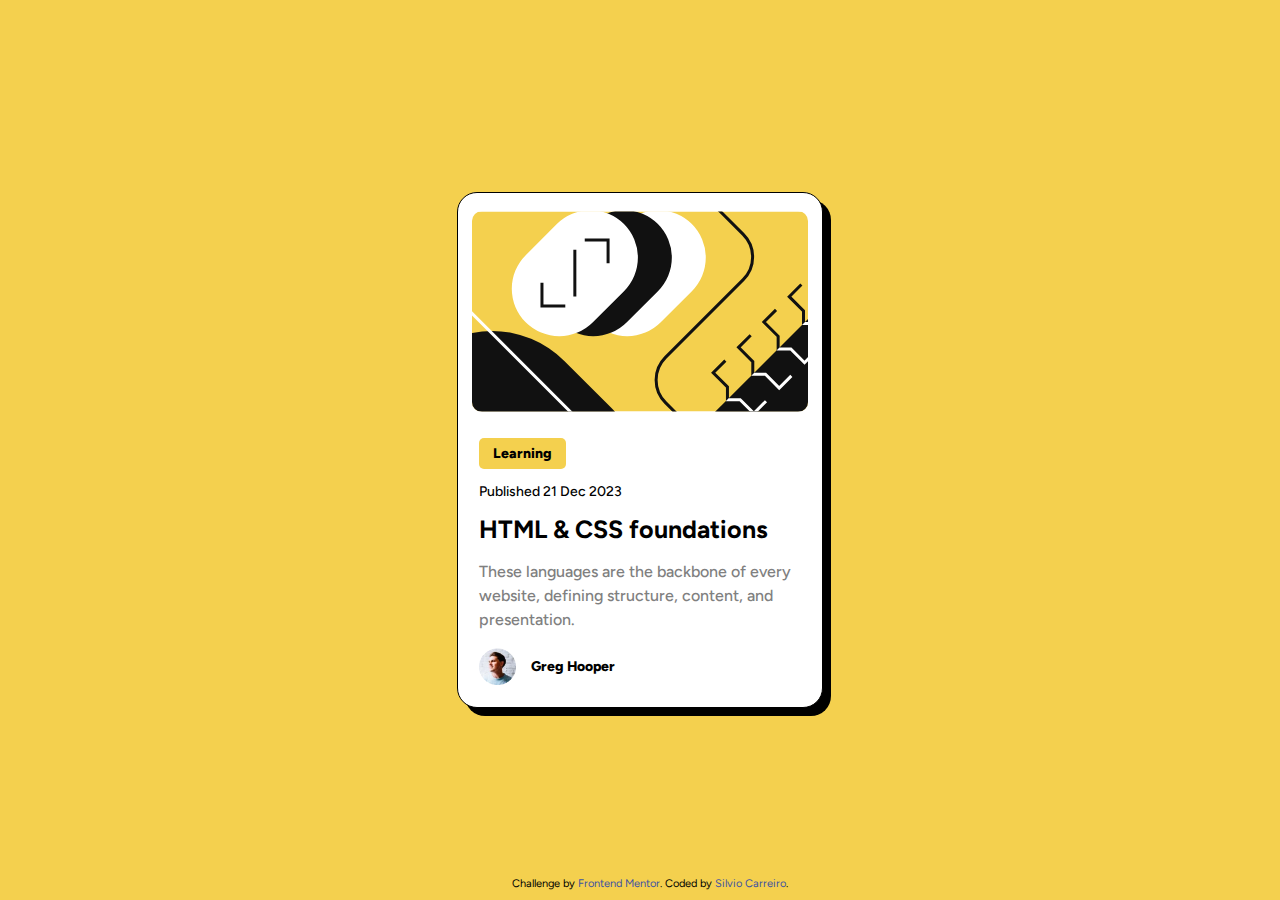
==== index.html @ 205ca7b9 "Realocação de pastas" ====
<!DOCTYPE html>
<html lang="pt-br">
<head>
  <meta charset="UTF-8">
  <meta name="viewport" content="width=device-width, initial-scale=1.0"> <!-- displays site properly based on user's device -->

  <link rel="icon" type="image/png" sizes="32x32" href="./assets/images/favicon-32x32.png">
  <link rel="preconnect" href="https://fonts.googleapis.com">
  <link rel="preconnect" href="https://fonts.gstatic.com" crossorigin>
  <link href="https://fonts.googleapis.com/css2?family=Figtree:wght@300;400;500;600;800&display=swap" rel="stylesheet">
  <link rel="stylesheet" href="style.css">
  <title>Frontend Mentor | Blog preview card</title>

  <!-- Feel free to remove these styles or customise in your own stylesheet 👍 -->
</head>
<body>
  <div class="cartao">
    <div class="img-artigo">
      <img  src="./assets/images/illustration-article.svg" alt="abstract art image to respresent the article">
    </div>
    
    <div class="conteudo">
      <div class="rotulo-artigo">
        <p class="menor">Learning</p>
      </div>
   
      <p class="menor" id="data">Published 21 Dec 2023</p>
    
      <div>
        <a id="titulo-artigo" href="#">HTML & CSS foundations</a>
    
        <p id="descricao">These languages are the backbone of every website, defining structure, content, and presentation.</p>
      </div>
  
      <div class="autor">
        <img src="./assets/images/image-avatar.webp" alt="imagem de greg hooper, o criador do desafio">
        <a class="menor" href="#">Greg Hooper</a>
      </div>
    </div>

    
  </div>

  <div class="attribution">
    Challenge by <a href="https://www.frontendmentor.io?ref=challenge" target="_blank">Frontend Mentor</a>. 
    Coded by <a href="https://github.com/silviocarreiro">Silvio Carreiro</a>.
  </div>
</body>
</html>
---- style.css ----
body{
    background-color: hsl(47, 88%, 63%);
    font-family: 'Figtree';

    display: flex;
    align-items: center;
    justify-content: center;
    height: 100vh; /* Define a altura para ocupar a tela inteira verticalmente */
    margin: 0; /* Remove as margens padrão do body */
}

a{
    text-decoration: none;
    color: black;
}

p{
    font-size: 16px;
    font-weight: 500;
}

h1{
    font-size: 25px;
}

.cartao{
    background-color: hsl(0, 0%, 100%);
    width: 28.5%;
    margin: auto;
    border: 1px solid black;
    border-radius: 20px;
    box-shadow: 8px 8px 0 rgba(0,0,0,1);
}

.conteudo{
    margin: 6%;
}

.img-artigo{
    text-align: center;
}

.img-artigo img{
    border-radius: 10px;
    margin-top: 5%;
}

.rotulo-artigo {
    background-color: hsl(47, 88%, 63%);
    border-radius: 5px;
    display: inline-block;
}

.rotulo-artigo p{
    padding: 7px 14px;
    margin: 0;
    font-weight: 800;
}

#descricao {
    color: hsl(0, 0%, 50%);
    line-height: 1.5;
}

#data {
    font-weight: 500;
}

.autor{
    display: flex;
    align-items: center;
}

.autor img{
    height: 37px;
    margin-right: 15px;
}

.autor a:hover{
    text-decoration: underline;
}

.menor{
    font-size: 14px;
    font-weight: 800;
}

#titulo-artigo{
    font-size: 25px;
    font-weight: bold;
}

#titulo-artigo:hover{
    color: hsl(47, 88%, 63%);
}

.cartao:hover{
    box-shadow: 12px 12px 0 rgba(0,0,0,1);
}

/* Estilo do rodape que ja foi dado */
.attribution { 
    font-size: 11px; 
    text-align: center;
    position: fixed; 
    bottom: 0; 
    left: 0;
    right: 0; 
    width: 100%; 
    background-color: hsl(47, 88%, 63%); 
    padding: 10px; 
}
.attribution a { color: hsl(228, 45%, 44%); }
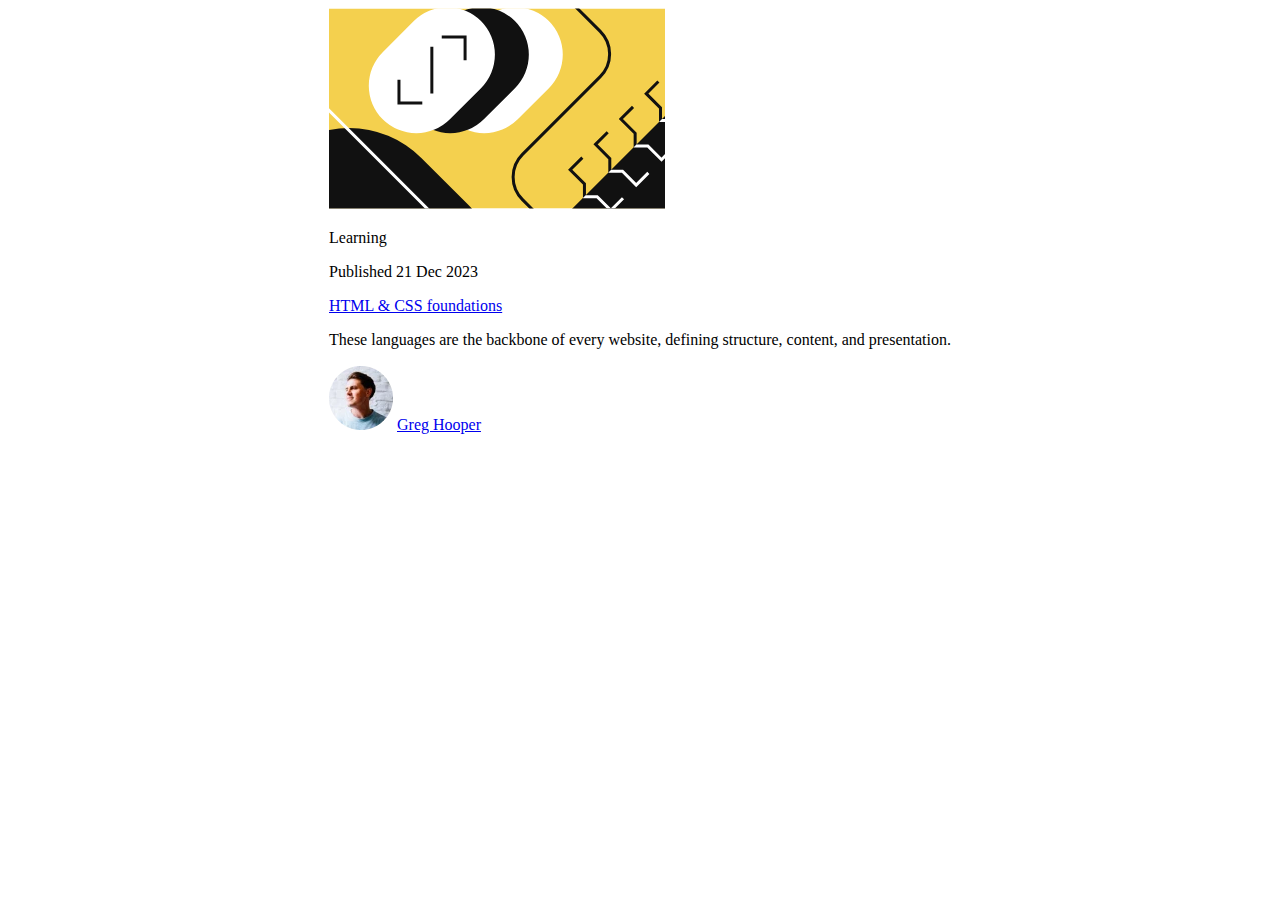
==== commit ef148145: "Mudança inicial HTML" ====
--- a/index.html
+++ b/index.html
@@ -14,21 +14,19 @@
   <!-- Feel free to remove these styles or customise in your own stylesheet 👍 -->
 </head>
 <body>
-  <div class="cartao">
-    <div class="img-artigo">
-      <img  src="./assets/images/illustration-article.svg" alt="abstract art image to respresent the article">
-    </div>
-    
-    <div class="conteudo">
-      <div class="rotulo-artigo">
+  <main>
+    <article class="cartao">
+
+      <div class="imagem">
+        <img  src="./assets/images/illustration-article.svg" alt="abstract art image to respresent the article">
+      </div>
+        
+      <div class="conteudo">
         <p class="menor">Learning</p>
-      </div>
-   
-      <p class="menor" id="data">Published 21 Dec 2023</p>
-    
-      <div>
+     
+        <p class="menor" id="data">Published 21 Dec 2023</p>
         <a id="titulo-artigo" href="#">HTML & CSS foundations</a>
-    
+      
         <p id="descricao">These languages are the backbone of every website, defining structure, content, and presentation.</p>
       </div>
   
@@ -36,14 +34,8 @@
         <img src="./assets/images/image-avatar.webp" alt="imagem de greg hooper, o criador do desafio">
         <a class="menor" href="#">Greg Hooper</a>
       </div>
-    </div>
-
-    
-  </div>
-
-  <div class="attribution">
-    Challenge by <a href="https://www.frontendmentor.io?ref=challenge" target="_blank">Frontend Mentor</a>. 
-    Coded by <a href="https://github.com/silviocarreiro">Silvio Carreiro</a>.
-  </div>
+      
+    </article>
+  </main>
 </body>
 </html>--- a/style.css
+++ b/style.css
@@ -1,113 +1,5 @@
 body{
-    background-color: hsl(47, 88%, 63%);
-    font-family: 'Figtree';
-
     display: flex;
     align-items: center;
     justify-content: center;
-    height: 100vh; /* Define a altura para ocupar a tela inteira verticalmente */
-    margin: 0; /* Remove as margens padrão do body */
-}
-
-a{
-    text-decoration: none;
-    color: black;
-}
-
-p{
-    font-size: 16px;
-    font-weight: 500;
-}
-
-h1{
-    font-size: 25px;
-}
-
-.cartao{
-    background-color: hsl(0, 0%, 100%);
-    width: 28.5%;
-    margin: auto;
-    border: 1px solid black;
-    border-radius: 20px;
-    box-shadow: 8px 8px 0 rgba(0,0,0,1);
-}
-
-.conteudo{
-    margin: 6%;
-}
-
-.img-artigo{
-    text-align: center;
-}
-
-.img-artigo img{
-    border-radius: 10px;
-    margin-top: 5%;
-}
-
-.rotulo-artigo {
-    background-color: hsl(47, 88%, 63%);
-    border-radius: 5px;
-    display: inline-block;
-}
-
-.rotulo-artigo p{
-    padding: 7px 14px;
-    margin: 0;
-    font-weight: 800;
-}
-
-#descricao {
-    color: hsl(0, 0%, 50%);
-    line-height: 1.5;
-}
-
-#data {
-    font-weight: 500;
-}
-
-.autor{
-    display: flex;
-    align-items: center;
-}
-
-.autor img{
-    height: 37px;
-    margin-right: 15px;
-}
-
-.autor a:hover{
-    text-decoration: underline;
-}
-
-.menor{
-    font-size: 14px;
-    font-weight: 800;
-}
-
-#titulo-artigo{
-    font-size: 25px;
-    font-weight: bold;
-}
-
-#titulo-artigo:hover{
-    color: hsl(47, 88%, 63%);
-}
-
-.cartao:hover{
-    box-shadow: 12px 12px 0 rgba(0,0,0,1);
-}
-
-/* Estilo do rodape que ja foi dado */
-.attribution { 
-    font-size: 11px; 
-    text-align: center;
-    position: fixed; 
-    bottom: 0; 
-    left: 0;
-    right: 0; 
-    width: 100%; 
-    background-color: hsl(47, 88%, 63%); 
-    padding: 10px; 
-}
-.attribution a { color: hsl(228, 45%, 44%); }+}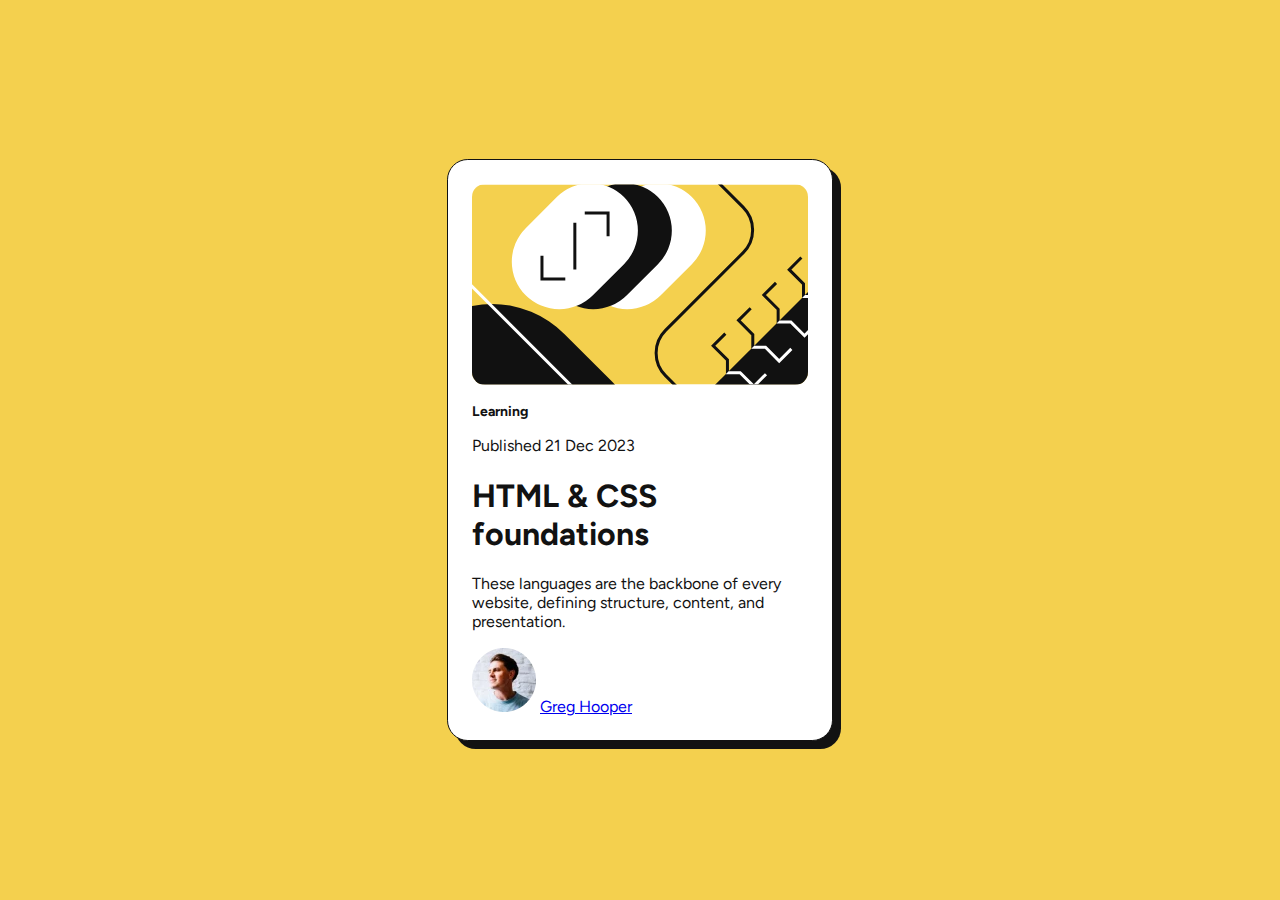
==== commit b47427fc: "Mudanças css conteudo" ====
--- a/index.html
+++ b/index.html
@@ -22,17 +22,17 @@
       </div>
         
       <div class="conteudo">
-        <p class="menor">Learning</p>
+        <p class="topico">Learning</p>
      
-        <p class="menor" id="data">Published 21 Dec 2023</p>
-        <a id="titulo-artigo" href="#">HTML & CSS foundations</a>
+        <p class="data">Published 21 Dec 2023</p>
+        <h1>HTML & CSS foundations</h1>
       
         <p id="descricao">These languages are the backbone of every website, defining structure, content, and presentation.</p>
       </div>
   
       <div class="autor">
         <img src="./assets/images/image-avatar.webp" alt="imagem de greg hooper, o criador do desafio">
-        <a class="menor" href="#">Greg Hooper</a>
+        <a href="#">Greg Hooper</a>
       </div>
       
     </article>
--- a/style.css
+++ b/style.css
@@ -2,4 +2,33 @@
     display: flex;
     align-items: center;
     justify-content: center;
+    height: 100vh;
+    margin: 0;
+    background-color: hsl(47, 88%, 63%);
+    font-family: 'Figtree';
+    font-size: 16px;
+    color: hsl(0, 0%, 7%);
+}
+
+.cartao{
+    background-color:  hsl(0, 0%, 100%);
+    max-width: 21rem;
+    padding: 1.5rem;
+    box-sizing: inherit;
+    border: 1px solid hsl(0, 0%, 7%);
+    border-radius: 1.3rem;
+    box-shadow: 0.5rem 0.5rem hsl(0, 0%, 7%);
+}
+
+.imagem{
+    width: fit-content;
+}
+
+.imagem img{
+    border-radius: 13px;
+}
+
+.topico {
+    font-weight: bold;
+    font-size: 14px;
 }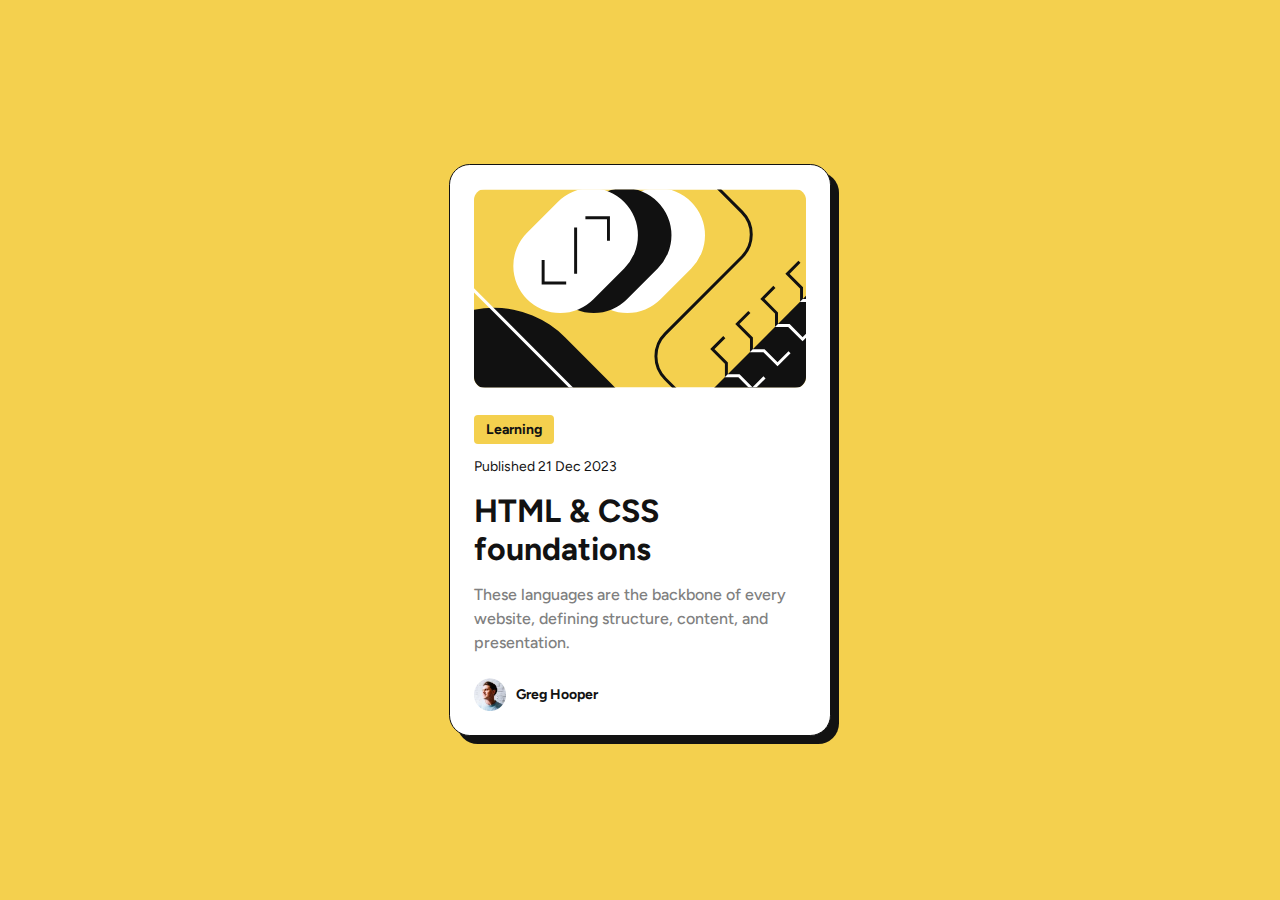
==== commit 17b1b381: "Html e Css principais terminados" ====
--- a/index.html
+++ b/index.html
@@ -27,7 +27,7 @@
         <p class="data">Published 21 Dec 2023</p>
         <h1>HTML & CSS foundations</h1>
       
-        <p id="descricao">These languages are the backbone of every website, defining structure, content, and presentation.</p>
+        <p class="descricao">These languages are the backbone of every website, defining structure, content, and presentation.</p>
       </div>
   
       <div class="autor">
--- a/style.css
+++ b/style.css
@@ -10,25 +10,68 @@
     color: hsl(0, 0%, 7%);
 }
 
+a {
+    text-decoration: none;
+    color: hsl(0, 0%, 7%);
+}
+
 .cartao{
     background-color:  hsl(0, 0%, 100%);
-    max-width: 21rem;
+    max-width: 20.8rem;
     padding: 1.5rem;
     box-sizing: inherit;
     border: 1px solid hsl(0, 0%, 7%);
     border-radius: 1.3rem;
     box-shadow: 0.5rem 0.5rem hsl(0, 0%, 7%);
+    margin: 20px;
 }
 
-.imagem{
-    width: fit-content;
+
+.imagem img{
+    border-radius: 11px;
+    width: 100%;
 }
 
-.imagem img{
-    border-radius: 13px;
+.conteudo{
+    margin: 23px 0;
 }
 
-.topico {
+.conteudo .topico {
     font-weight: bold;
     font-size: 14px;
+    display: inline-block;
+    margin: 0 0 12px 0;
+    background-color: hsl(47, 88%, 63%);
+    padding: 0.38rem 0.75rem;
+    border-radius: 4px;
+}
+
+.conteudo .data {
+    font-size: 14px;
+    margin: 0 0 12px 0;
+    padding: 2px 0;
+}
+
+.conteudo h1{
+    margin: 0 0 12px 0;
+    padding: 3px 0;
+}
+
+.conteudo .descricao {
+    color: hsl(0, 0%, 50%);
+    font-weight: 500;
+    line-height: 24px;
+    margin: 0 0 10px 0;
+}
+
+.autor {
+    font-size: 14px;
+    font-weight: bold;
+    display: flex;
+    align-items: center;
+}
+
+.autor img{
+    height: 33px;
+    margin-right: 10px;
 }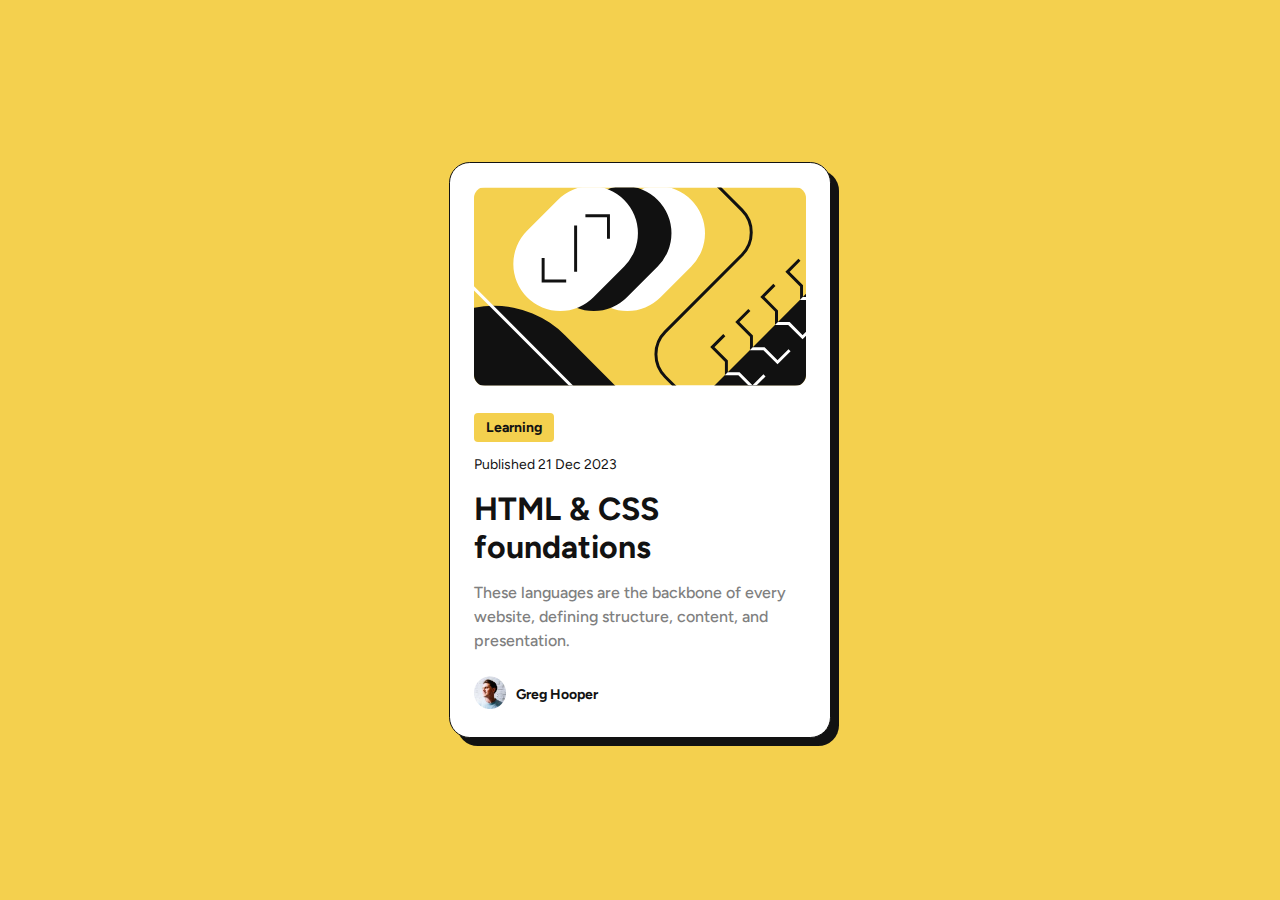
==== commit e6f89b76: "Correção e resultado final" ====
--- a/index.html
+++ b/index.html
@@ -15,27 +15,29 @@
 </head>
 <body>
   <main>
-    <article class="cartao">
+    <a href="#">
+      <article class="cartao">
 
-      <div class="imagem">
-        <img  src="./assets/images/illustration-article.svg" alt="abstract art image to respresent the article">
-      </div>
+        <div class="imagem">
+          <img  src="./assets/images/illustration-article.svg" alt="abstract art image to respresent the article">
+        </div>
+          
+        <div class="conteudo">
+          <p class="topico">Learning</p>
+       
+          <p class="data">Published 21 Dec 2023</p>
+          <h1>HTML & CSS foundations</h1>
         
-      <div class="conteudo">
-        <p class="topico">Learning</p>
-     
-        <p class="data">Published 21 Dec 2023</p>
-        <h1>HTML & CSS foundations</h1>
-      
-        <p class="descricao">These languages are the backbone of every website, defining structure, content, and presentation.</p>
-      </div>
-  
-      <div class="autor">
-        <img src="./assets/images/image-avatar.webp" alt="imagem de greg hooper, o criador do desafio">
-        <a href="#">Greg Hooper</a>
-      </div>
-      
-    </article>
+          <p class="descricao">These languages are the backbone of every website, defining structure, content, and presentation.</p>
+        </div>
+    
+        <div class="autor">
+          <img src="./assets/images/image-avatar.webp" alt="imagem de greg hooper, o criador do desafio">
+          <a href="#">Greg Hooper</a>
+        </div>
+        
+      </article>
+    </a>
   </main>
 </body>
 </html>--- a/style.css
+++ b/style.css
@@ -24,6 +24,17 @@
     border-radius: 1.3rem;
     box-shadow: 0.5rem 0.5rem hsl(0, 0%, 7%);
     margin: 20px;
+
+    transition: box-shadow 200ms ease-in-out;
+    cursor: pointer;
+}
+
+.cartao:hover{
+    box-shadow: 0.75rem 0.75rem hsl(0, 0%, 7%);
+}
+
+.cartao:hover h1{
+    color: hsl(47, 88%, 63%);
 }
 
 
@@ -55,6 +66,7 @@
 .conteudo h1{
     margin: 0 0 12px 0;
     padding: 3px 0;
+    transition: color 200ms ease-in-out;
 }
 
 .conteudo .descricao {
@@ -74,4 +86,9 @@
 .autor img{
     height: 33px;
     margin-right: 10px;
-}+}
+
+.autor a:hover{
+    text-decoration: underline;
+}
+
